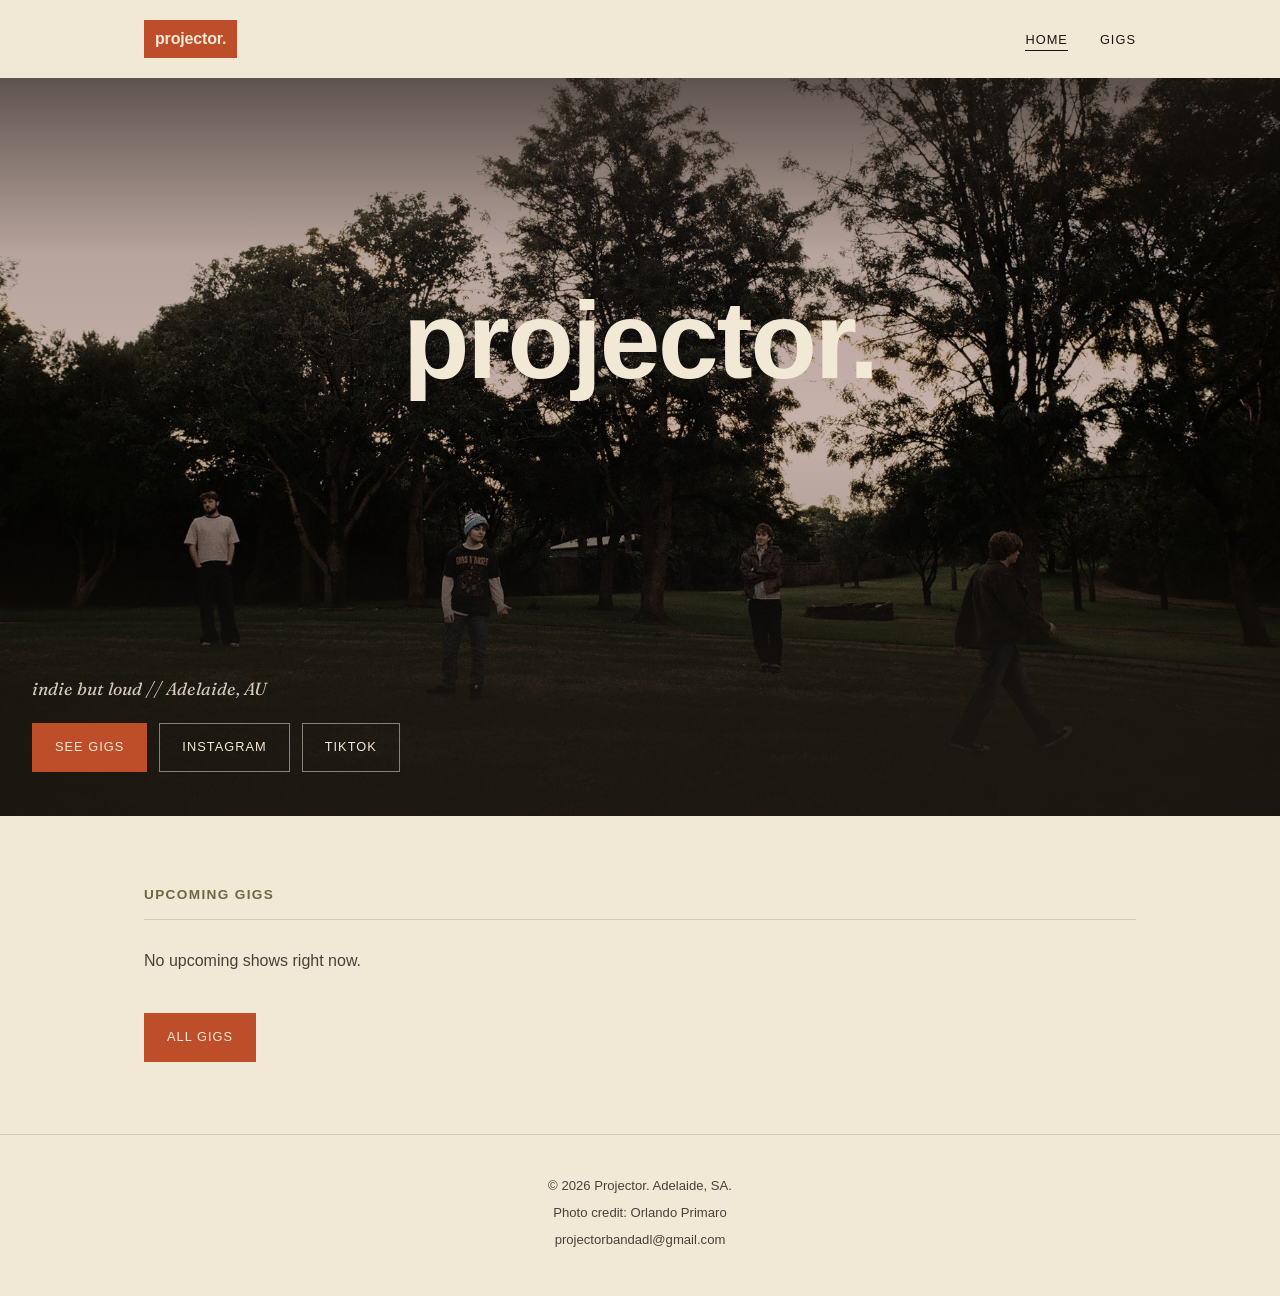
==== index.html @ 31ffd509 "Update photo credit name in footer" ====
<!DOCTYPE html>
<html lang="en">
<head>
  <meta charset="UTF-8" />
  <meta name="viewport" content="width=device-width, initial-scale=1.0" />
  <title>Projector</title>
  <link rel="icon" type="image/x-icon" href="/images/favicon.png">
  <meta name="description" content="Projector - indie rock band from Adelaide, SA." />
  <link rel="stylesheet" href="css/style.css" />
</head>
<body>

  <nav>
    <a href="/" class="nav-logo">projector.</a>
    <ul class="nav-links">
      <li><a href="/" class="active">Home</a></li>
      <li><a href="/gigs">Gigs</a></li>
    </ul>
    <button class="nav-toggle" aria-label="Toggle menu">☰</button>
  </nav>

  <main>
    <section class="hero">
      <div class="hero-photo">
        <img src="images/band-park.jpg" alt="Projector, Adelaide" />

        <div class="hero-content">
          <div class="hero-spacer-top"></div>
          <div class="hero-title">
            <h1>projector.</h1>
          </div>
          <div class="hero-spacer-mid"></div>
          <div class="hero-bottom">
            <p class="tagline">indie but loud // Adelaide, AU</p>
            <div class="hero-links">
              <a href="/gigs" class="btn">See Gigs</a>
              <a href="https://www.instagram.com/projector.band" target="_blank" class="btn btn-outline">Instagram</a>
              <a href="https://tiktok.com/@projector.aus" target="_blank" class="btn btn-outline">TikTok</a>
            </div>
          </div>
        </div>
      </div>
    </section>

    <section class="upcoming-gigs-preview">
      <h2>Upcoming Gigs</h2>
      <div id="gig-preview">
        <p class="loading">Loading gigs...</p>
      </div>
      <a href="/gigs" class="btn">All Gigs</a>
    </section>
  </main>

  <footer>
    <p>© <span id="year">2026</span> Projector. Adelaide, SA.</p>
    <p>Photo credit: <a href="https://www.instagram.com/orlandoprimaro/" target="_blank" rel="noopener noreferrer">Orlando Primaro</a></p>
    <p><a href="mailto:projectorbandadl@gmail.com">projectorbandadl@gmail.com</a></p>
  </footer>

  <script src="js/gigs.js"></script>
  <script src="js/main.js"></script>
</body>
</html>
---- css/style.css ----
/* ==========================================================================
   PROJECTOR — stylesheet (clean)
   --------------------------------------------------------------------------
   Three moves: flat rust logo block, one warm serif used only on the
   tagline + venue names, hairline rules everywhere else. No shadows,
   no texture, no rotation.

   Classes below are matched to the real gigs.js / main.js:
     .gig-card > .gig-date (full formatted date string, one span)
                > .gig-info > .gig-venue-name (venue) + .gig-venue (city/event)
                > .gig-ticket-link (only rendered when a ticketUrl exists)
     empty state: <p class="loading">
     main.js toggles `.open` on .nav-links
   ========================================================================== */

@import url('https://fonts.googleapis.com/css2?family=Fraunces:ital,wght@0,500;1,400&display=swap');

:root {
  --paper:     #F2E8D6;
  --ink:       #1B1611;
  --ink-soft:  #4A4038;
  --rust:      #BE4E29;
  --rust-dark: #973D20;
  --olive:     #6B6845;
  --line:      rgba(27, 22, 17, 0.14);

  --font-mark:   Arial, Helvetica, 'Helvetica Neue', sans-serif;
  --font-accent: 'Fraunces', Georgia, serif;

  --wrap: 1040px;
}

/* ==========================================================================
   Reset + base
   ========================================================================== */

*, *::before, *::after { box-sizing: border-box; }

body {
  margin: 0;
  background: var(--paper);
  color: var(--ink);
  font-family: var(--font-mark);
  font-size: 16px;
  line-height: 1.6;
  -webkit-font-smoothing: antialiased;
}

h1, h2, h3 { margin: 0 0 0.4em; line-height: 1.1; }
p { margin: 0 0 1em; }
a { color: inherit; text-decoration: none; }
img { max-width: 100%; display: block; }
::selection { background: var(--rust); color: var(--paper); }
:focus-visible { outline: 2px solid var(--rust); outline-offset: 3px; }

@media (prefers-reduced-motion: reduce) {
  * { animation-duration: 0.01ms !important; transition-duration: 0.01ms !important; }
}

.wrap { max-width: var(--wrap); margin-inline: auto; padding-inline: 24px; }

/* ==========================================================================
   Nav
   ========================================================================== */

nav {
  display: flex;
  align-items: center;
  justify-content: space-between;
  padding: 20px 24px;
  max-width: var(--wrap);
  margin-inline: auto;
  position: relative;
  z-index: 10;
}

.nav-logo {
  font-family: var(--font-mark);
  font-weight: 700;
  font-size: 1rem;
  letter-spacing: -0.01em;
  color: var(--paper);
  background: var(--rust);
  padding: 6px 11px;
  text-transform: lowercase;
}

.nav-links {
  display: flex;
  gap: 32px;
  list-style: none;
  margin: 0;
  padding: 0;
}

.nav-links a {
  font-size: 0.8rem;
  text-transform: uppercase;
  letter-spacing: 0.08em;
  padding-bottom: 3px;
  border-bottom: 1px solid transparent;
}

.nav-links a:hover,
.nav-links a.active { border-bottom-color: var(--ink); }

.nav-toggle {
  display: none;
  background: none;
  border: 1px solid var(--ink);
  width: 38px;
  height: 38px;
  font-size: 1.1rem;
  cursor: pointer;
  color: var(--ink);
}

@media (max-width: 640px) {
  .nav-toggle { display: block; }

  .nav-links {
    position: absolute;
    top: 100%;
    right: 24px;
    left: 24px;
    flex-direction: column;
    gap: 0;
    background: var(--paper);
    border: 1px solid var(--ink);
    display: none;
  }

  .nav-links.open { display: flex; }
  .nav-links li { border-top: 1px solid var(--line); }
  .nav-links li:first-child { border-top: none; }
  .nav-links a { display: block; padding: 14px 16px; border-bottom: none; }
}

/* ==========================================================================
   Hero
   --------------------------------------------------------------------------
   The photo box holds its own aspect ratio (close to the source image's
   3:2) instead of a fixed viewport-height box. That's what stops the
   ultrawide "stretched and zoomed in" problem — width no longer runs
   away from height. A max-width above tablet size means very wide
   monitors letterbox (ink bars either side) instead of over-cropping.
   On mobile the box stays short and close to the real aspect ratio so
   the sides of the photo don't get cropped off either.
   ========================================================================== */

.hero {
  position: relative;
  background: var(--ink);
}

.hero-photo {
  position: relative;
  width: 100%;
  aspect-ratio: 3 / 2;
  min-height: 260px;
  max-height: 62vh;
  overflow: hidden;
}

@media (min-width: 768px) {
  .hero-photo {
    max-width: 1800px;
    margin-inline: auto;
    min-height: 440px;
    max-height: 82vh;
  }
}

.hero-photo img {
  position: absolute;
  inset: 0;
  z-index: 0;
  width: 100%;
  height: 100%;
  object-fit: cover;
  object-position: center 60%;
  filter: grayscale(0.55) contrast(1.1) brightness(0.85);
}

/* brand-colour tint */
.hero-photo::before {
  content: "";
  position: absolute;
  inset: 0;
  z-index: 1;
  background: var(--rust);
  opacity: 0.22;
  mix-blend-mode: multiply;
}

/* vignette: dark at top (for the wordmark) and bottom (for the tagline/
   buttons), clear through the middle so the band stays visible */
.hero-photo::after {
  content: "";
  position: absolute;
  inset: 0;
  z-index: 2;
  background: linear-gradient(
    180deg,
    rgba(27,22,17,0.62) 0%,
    rgba(27,22,17,0.12) 24%,
    rgba(27,22,17,0.04) 46%,
    rgba(27,22,17,0.14) 62%,
    rgba(27,22,17,0.85) 87%,
    rgba(27,22,17,0.92) 100%
  );
}

.hero-content {
  position: absolute;
  inset: 0;
  z-index: 3;
  display: flex;
  flex-direction: column;
  padding: 20px 20px 26px;
}

@media (min-width: 768px) {
  .hero-content { padding: 32px 32px 44px; }
}

/* spacers control the title's vertical position as a proportion of the
   photo's actual height (not vh, which drifts from the photo's real
   size once min/max-height kick in) — tweak the flex ratio below to
   move the wordmark up/down within the frame */
.hero-spacer-top { flex: 1 1 0%; }
.hero-spacer-mid { flex: 1.6 1 0%; }

.hero-title { text-align: center; flex: 0 0 auto; }

.hero-title h1 {
  font-family: var(--font-mark);
  font-weight: 700;
  text-transform: lowercase;
  letter-spacing: -0.02em;
  color: var(--paper);
  font-size: clamp(3.4rem, 2.4rem + 5.5vw, 7.5rem);
  margin: 0;
}

.hero-bottom { flex: 0 0 auto; max-width: 480px; }

.hero .tagline {
  font-family: var(--font-accent);
  font-style: italic;
  font-weight: 400;
  font-size: 1.1rem;
  color: var(--paper);
  opacity: 0.85;
  margin: 0 0 20px;
}

.hero-links {
  display: flex;
  gap: 12px;
  flex-wrap: wrap;
}

.btn {
  display: inline-block;
  font-family: var(--font-mark);
  font-size: 0.8rem;
  text-transform: uppercase;
  letter-spacing: 0.08em;
  padding: 13px 22px;
  background: var(--rust);
  color: var(--paper);
  border: 1px solid var(--rust);
  transition: background 0.15s ease, border-color 0.15s ease;
}

.btn:hover { background: var(--rust-dark); border-color: var(--rust-dark); }

.btn-outline {
  background: transparent;
  border-color: rgba(242, 232, 214, 0.5);
}

.btn-outline:hover { border-color: var(--paper); background: transparent; }

/* ==========================================================================
   Gigs — plain list. Date, venue, ticket. One hairline rule between rows.
   ========================================================================== */

.upcoming-gigs-preview,
.gigs-section {
  max-width: var(--wrap);
  margin: 0 auto;
  padding: 72px 24px;
}

.upcoming-gigs-preview h2,
.gigs-section h2 {
  font-family: var(--font-mark);
  font-weight: 700;
  font-size: 0.85rem;
  text-transform: uppercase;
  letter-spacing: 0.1em;
  color: var(--olive);
  margin-bottom: 8px;
  padding-bottom: 16px;
  border-bottom: 1px solid var(--line);
}

.gigs-section h2:not(:first-child) { margin-top: 48px; }

#gig-preview, #upcoming-gigs, #past-gigs { margin-bottom: 20px; }

.loading {
  padding: 20px 0;
  color: var(--ink-soft);
}

.gig-card {
  display: flex;
  align-items: center;
  gap: 20px;
  padding: 18px 0;
  border-bottom: 1px solid var(--line);
}

.gig-date {
  flex: 0 0 auto;
  min-width: 118px;
  font-family: var(--font-mark);
  font-weight: 700;
  font-size: 0.78rem;
  text-transform: uppercase;
  letter-spacing: 0.04em;
  color: var(--rust);
}

.gig-info { flex: 1; min-width: 0; }

.gig-venue-name {
  font-family: var(--font-accent);
  font-weight: 500;
  font-size: 1.1rem;
}

.gig-venue { font-size: 0.84rem; color: var(--ink-soft); margin-top: 2px; }

.gig-ticket-link {
  flex-shrink: 0;
  font-size: 0.75rem;
  text-transform: uppercase;
  letter-spacing: 0.06em;
  border-bottom: 1px solid var(--ink);
  padding-bottom: 2px;
}

.gig-ticket-link:hover { color: var(--rust); border-color: var(--rust); }

#past-gigs .gig-card { opacity: 0.55; }

@media (max-width: 560px) {
  .gig-card { flex-wrap: wrap; }
  .gig-date { min-width: 0; }
}

.page-header {
  max-width: var(--wrap);
  margin: 0 auto;
  padding: 56px 24px 0;
}

.page-header h1 {
  font-family: var(--font-mark);
  text-transform: lowercase;
  font-size: clamp(2rem, 1.6rem + 2vw, 2.8rem);
}

/* ==========================================================================
   Footer
   ========================================================================== */

footer {
  padding: 40px 24px;
  text-align: center;
  border-top: 1px solid var(--line);
}

footer p { margin: 0 0 6px; font-size: 0.82rem; color: var(--ink-soft); }
footer a:hover { color: var(--rust); }
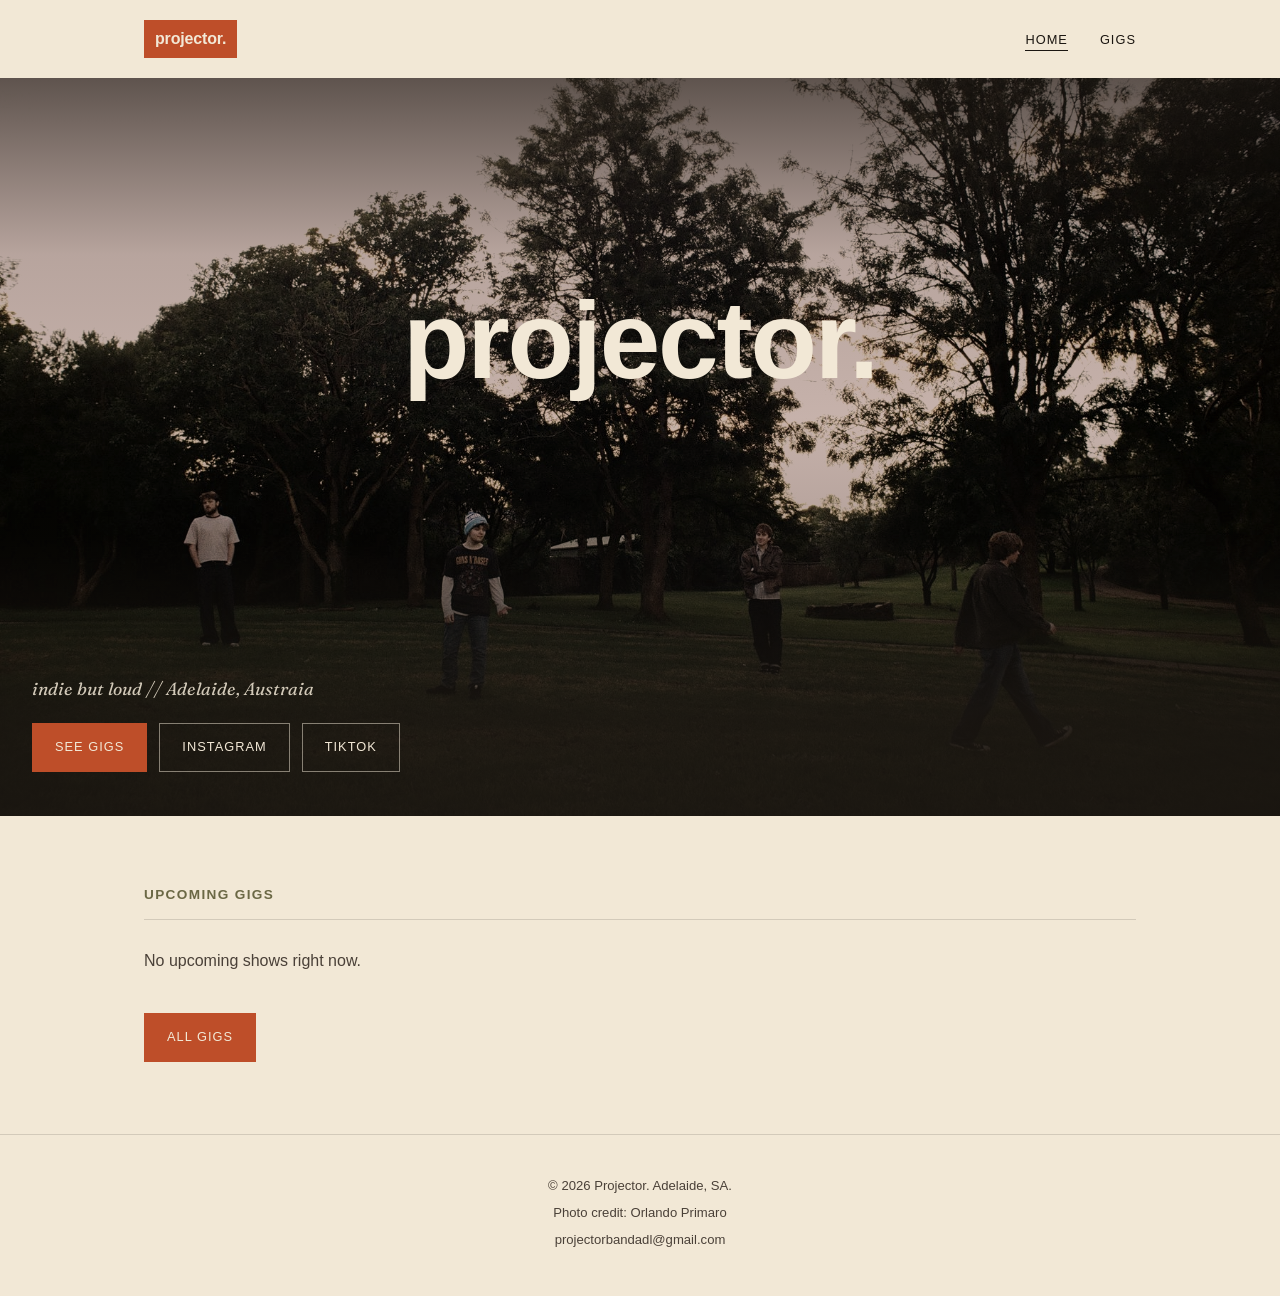
==== commit 2514533f: "Fix spelling error in tagline Corrected the spelling of 'Australia' in the tagline." ====
--- a/index.html
+++ b/index.html
@@ -22,7 +22,7 @@
   <main>
     <section class="hero">
       <div class="hero-photo">
-        <img src="images/band-park.jpg" alt="Projector, Adelaide" />
+        <img src="images/band-park.jpg" alt="Projector" />
 
         <div class="hero-content">
           <div class="hero-spacer-top"></div>
@@ -31,7 +31,7 @@
           </div>
           <div class="hero-spacer-mid"></div>
           <div class="hero-bottom">
-            <p class="tagline">indie but loud // Adelaide, AU</p>
+            <p class="tagline">indie but loud // Adelaide, Austraia</p>
             <div class="hero-links">
               <a href="/gigs" class="btn">See Gigs</a>
               <a href="https://www.instagram.com/projector.band" target="_blank" class="btn btn-outline">Instagram</a>
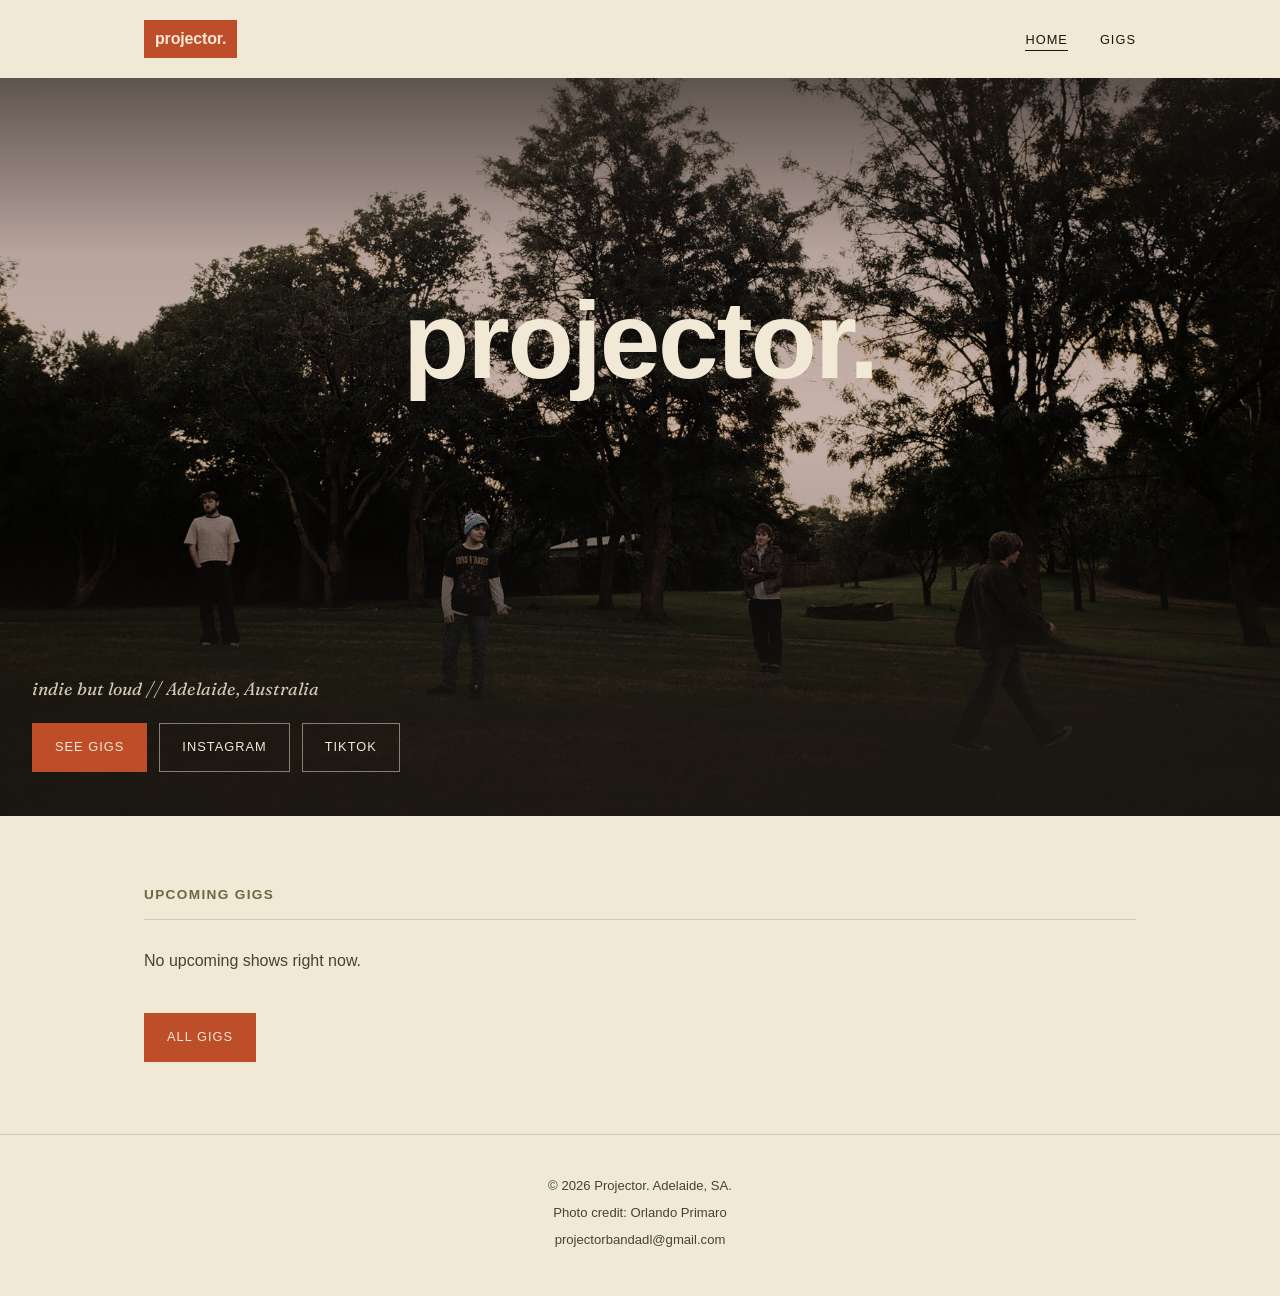
==== commit ea7b217c: "Fix typo in tagline from 'Austraia' to 'Australia'" ====
--- a/index.html
+++ b/index.html
@@ -31,7 +31,7 @@
           </div>
           <div class="hero-spacer-mid"></div>
           <div class="hero-bottom">
-            <p class="tagline">indie but loud // Adelaide, Austraia</p>
+            <p class="tagline">indie but loud // Adelaide, Australia</p>
             <div class="hero-links">
               <a href="/gigs" class="btn">See Gigs</a>
               <a href="https://www.instagram.com/projector.band" target="_blank" class="btn btn-outline">Instagram</a>
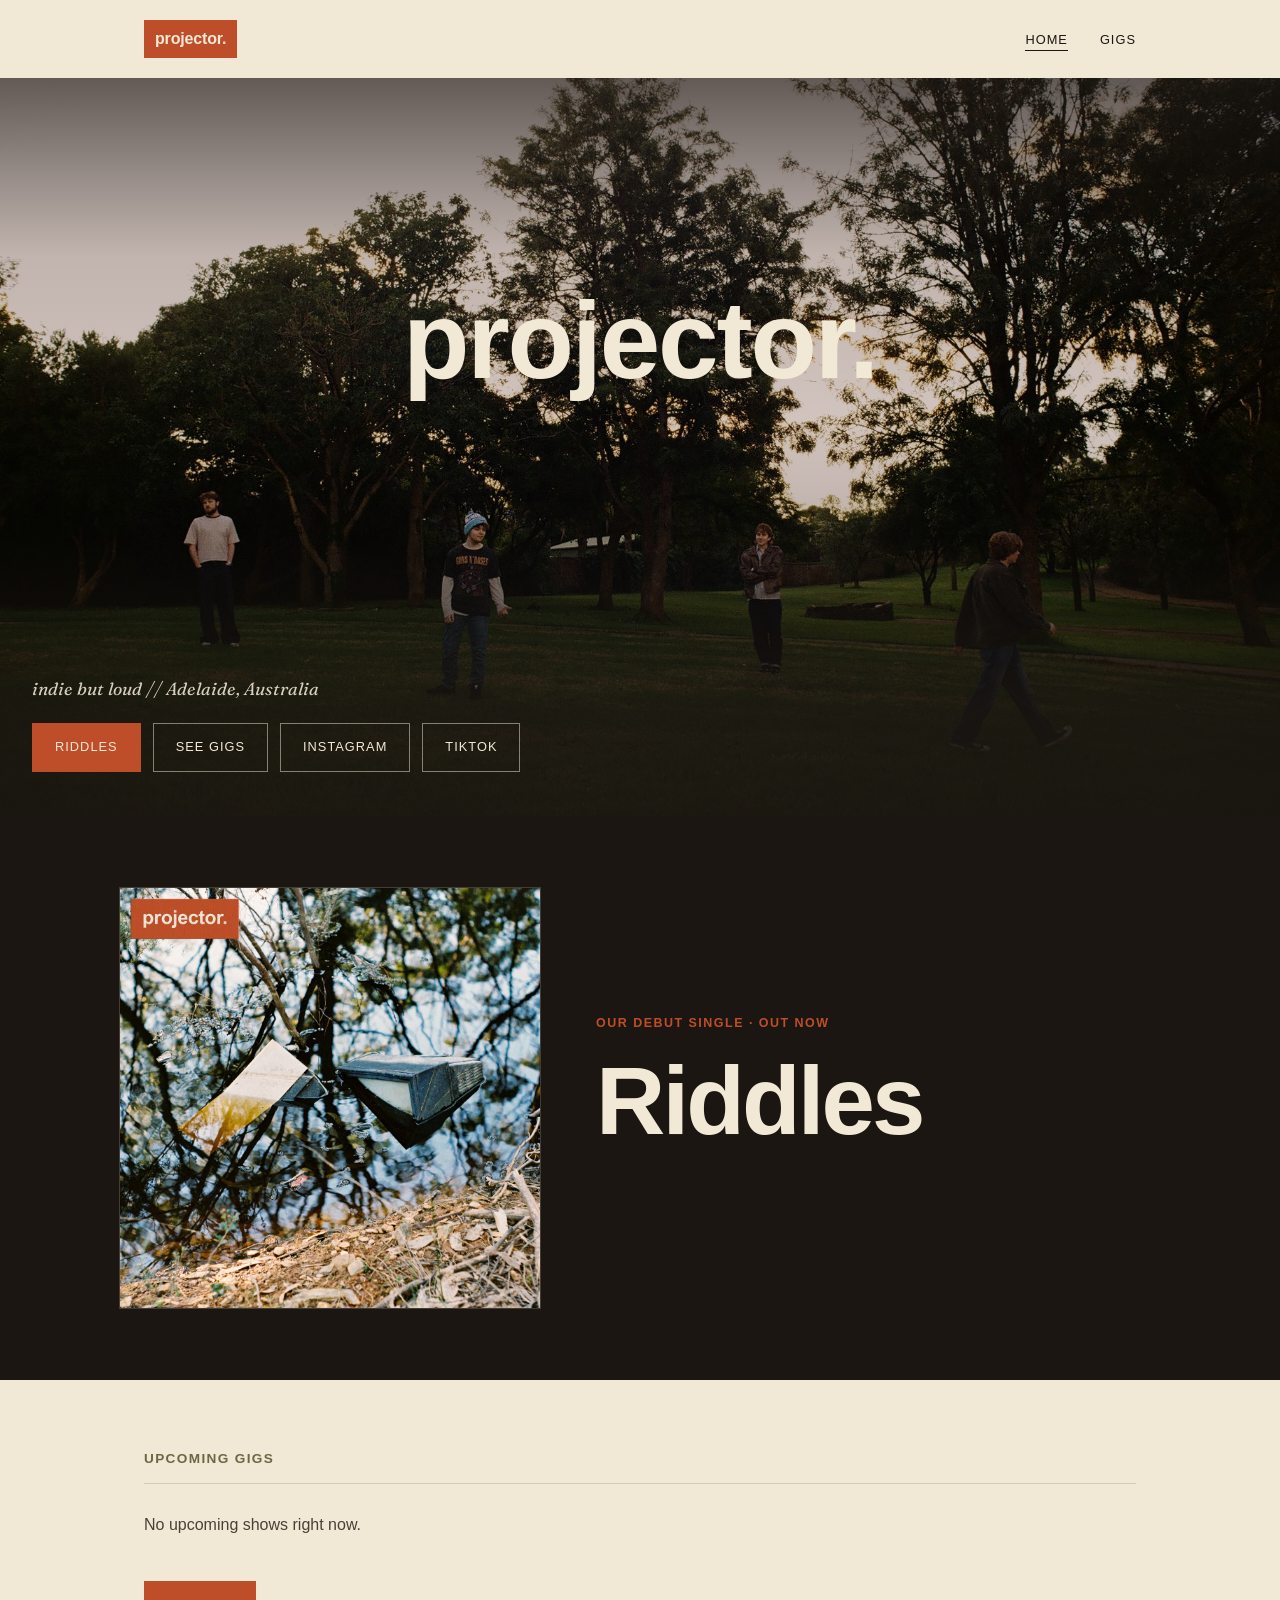
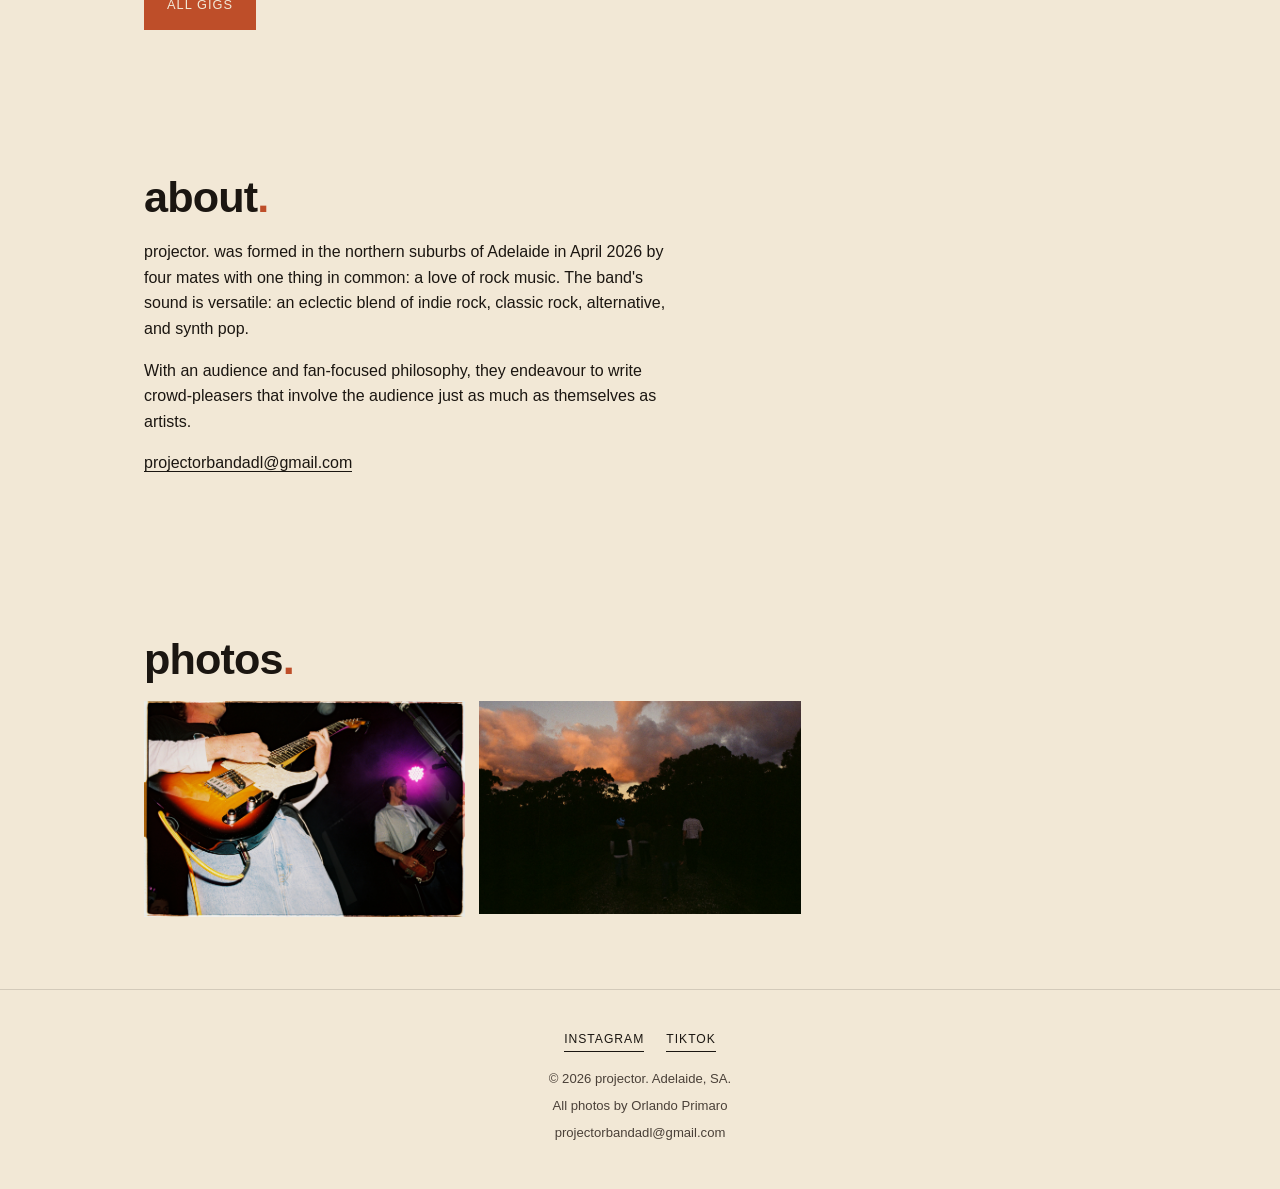
==== commit d1890367: "overhaul" ====
--- a/index.html
+++ b/index.html
@@ -2,11 +2,18 @@
 <html lang="en">
 <head>
   <meta charset="UTF-8" />
+  <meta name="theme-color" content="#14100c" />
   <meta name="viewport" content="width=device-width, initial-scale=1.0" />
-  <title>Projector</title>
+  <title>projector. | indie but loud, Adelaide</title>
   <link rel="icon" type="image/x-icon" href="/images/favicon.png">
-  <meta name="description" content="Projector - indie rock band from Adelaide, SA." />
-  <link rel="stylesheet" href="css/style.css" />
+  <meta name="description" content="projector. are an indie band from Adelaide, SA. Debut single Riddles out 23 October 2026." />
+  <meta property="og:type" content="website" />
+  <meta property="og:title" content="projector." />
+  <meta property="og:description" content="indie but loud // Adelaide. Debut single Riddles out 23 October." />
+  <meta property="og:image" content="https://projector.band/images/og-image.jpg" />
+  <meta property="og:url" content="https://projector.band/" />
+  <meta name="twitter:card" content="summary_large_image" />
+  <link rel="stylesheet" href="css/style.css?v=1" />
 </head>
 <body>
 
@@ -22,42 +29,90 @@
   <main>
     <section class="hero">
       <div class="hero-photo">
-        <img src="images/band-park.jpg" alt="Projector" />
-
+        <img src="images/band-park.jpg" alt="projector. standing in a park at dusk" />
         <div class="hero-content">
           <div class="hero-spacer-top"></div>
-          <div class="hero-title">
-            <h1>projector.</h1>
-          </div>
+          <div class="hero-title"><h1>projector.</h1></div>
           <div class="hero-spacer-mid"></div>
           <div class="hero-bottom">
             <p class="tagline">indie but loud // Adelaide, Australia</p>
             <div class="hero-links">
-              <a href="/gigs" class="btn">See Gigs</a>
-              <a href="https://www.instagram.com/projector.band" target="_blank" class="btn btn-outline">Instagram</a>
-              <a href="https://tiktok.com/@projector.aus" target="_blank" class="btn btn-outline">TikTok</a>
+              <a data-riddles-btn="hero" class="btn" href="#riddles">Riddles</a>
+              <a href="/gigs" class="btn btn-outline">See Gigs</a>
+              <a href="https://www.instagram.com/projector.band" target="_blank" rel="noopener" class="btn btn-outline">Instagram</a>
+              <a href="https://tiktok.com/@projector.aus" target="_blank" rel="noopener" class="btn btn-outline">TikTok</a>
             </div>
           </div>
         </div>
       </div>
     </section>
 
-    <section class="upcoming-gigs-preview">
-      <h2>Upcoming Gigs</h2>
-      <div id="gig-preview">
-        <p class="loading">Loading gigs...</p>
+    <!-- RIDDLES: the button and date update themselves from the sheet -->
+    <section class="riddles" id="riddles">
+      <div class="riddles-inner">
+        <div class="riddles-cover">
+          <img src="images/riddles-cover.jpg" alt="Riddles cover art: two abandoned projectors floating in still water" />
+        </div>
+        <div class="riddles-text">
+          <p class="eyebrow" id="riddles-eyebrow">our debut single</p>
+          <h2 class="riddles-title">Riddles</h2>
+          <a data-riddles-btn="block" class="btn btn-big" hidden>Pre-save Riddles</a>
+          <p id="riddles-soon" class="soon" hidden>pre-save link coming soon</p>
+        </div>
       </div>
+    </section>
+
+    <section class="section">
+      <h2 class="eyebrow-h">Upcoming gigs</h2>
+      <div id="gig-preview"><p class="loading">Loading gigs...</p></div>
       <a href="/gigs" class="btn">All Gigs</a>
+    </section>
+
+    <section class="section about" id="about">
+      <div class="about-grid">
+        <img id="about-photo" class="about-photo" alt="projector." hidden />
+        <div>
+          <h2 class="section-title">about</h2>
+          <!-- Swap this for the bio from the EPK whenever you like -->
+          <p>projector. was formed in the northern suburbs of Adelaide in April 2026 by four mates with one thing in common: a love of rock music. The band's sound is versatile: an eclectic blend of indie rock, classic rock, alternative, and synth pop.</p>
+          <p>With an audience and fan-focused philosophy, they endeavour to write crowd-pleasers that involve the audience just as much as themselves as artists.</p>
+          <p><a class="text-link" href="mailto:projectorbandadl@gmail.com">projectorbandadl@gmail.com</a></p>
+        </div>
+      </div>
+    </section>
+
+    <!-- hidden until you add your Buttondown username in js/config.js -->
+    <section class="signup" id="signup">
+      <div class="signup-inner">
+        <h2 class="section-title">stay in the loop</h2>
+        <p>New music and shows, a few emails a year. No spam.</p>
+        <form id="signup-form" method="post" class="signup-form">
+          <label class="sr-only" for="signup-email">Email address</label>
+          <input id="signup-email" type="email" name="email" placeholder="you@email.com" required />
+          <button type="submit" class="btn">Sign up</button>
+        </form>
+      </div>
+    </section>
+
+    <section class="section" id="photos">
+      <h2 class="section-title">photos</h2>
+      <div id="gallery-grid" class="gallery"></div>
     </section>
   </main>
 
   <footer>
-    <p>© <span id="year">2026</span> Projector. Adelaide, SA.</p>
-    <p>Photo credit: <a href="https://www.instagram.com/orlandoprimaro/" target="_blank" rel="noopener noreferrer">Orlando Primaro</a></p>
+    <p class="socials">
+      <a href="https://www.instagram.com/projector.band" target="_blank" rel="noopener">Instagram</a>
+      <a href="https://tiktok.com/@projector.aus" target="_blank" rel="noopener">TikTok</a>
+      <a id="footer-spotify" href="#" target="_blank" rel="noopener" hidden>Spotify</a>
+    </p>
+    <p>© <span id="year">2026</span> projector. Adelaide, SA.</p>
+    <p>All photos by <a href="https://www.instagram.com/orlandoprimaro/" target="_blank" rel="noopener noreferrer">Orlando Primaro</a></p>
     <p><a href="mailto:projectorbandadl@gmail.com">projectorbandadl@gmail.com</a></p>
   </footer>
 
-  <script src="js/gigs.js"></script>
-  <script src="js/main.js"></script>
+  <script src="js/config.js?v=1"></script>
+  <script src="js/main.js?v=1"></script>
+  <script src="js/gigs.js?v=1"></script>
 </body>
 </html>
--- a/css/style.css
+++ b/css/style.css
@@ -1,44 +1,32 @@
 /* ==========================================================================
-   PROJECTOR — stylesheet (clean)
-   --------------------------------------------------------------------------
-   Three moves: flat rust logo block, one warm serif used only on the
-   tagline + venue names, hairline rules everywhere else. No shadows,
-   no texture, no rotation.
-
-   Classes below are matched to the real gigs.js / main.js:
-     .gig-card > .gig-date (full formatted date string, one span)
-                > .gig-info > .gig-venue-name (venue) + .gig-venue (city/event)
-                > .gig-ticket-link (only rendered when a ticketUrl exists)
-     empty state: <p class="loading">
-     main.js toggles `.open` on .nav-links
+   projector. stylesheet
+   Light and warm: flat cream paper, flat rust badge, the full stop from the
+   name as a motif.
    ========================================================================== */
 
 @import url('https://fonts.googleapis.com/css2?family=Fraunces:ital,wght@0,500;1,400&display=swap');
 
 :root {
-  --paper:     #F2E8D6;
-  --ink:       #1B1611;
-  --ink-soft:  #4A4038;
-  --rust:      #BE4E29;
+  --paper: #F2E8D6;
+  --ink: #1B1611;
+  --ink-soft: #4A4038;
+  --rust: #BE4E29;
   --rust-dark: #973D20;
-  --olive:     #6B6845;
-  --line:      rgba(27, 22, 17, 0.14);
-
-  --font-mark:   Arial, Helvetica, 'Helvetica Neue', sans-serif;
+  --olive: #6B6845;
+  --line: rgba(27, 22, 17, 0.14);
+  --font-mark: Arial, Helvetica, 'Helvetica Neue', sans-serif;
   --font-accent: 'Fraunces', Georgia, serif;
-
   --wrap: 1040px;
 }
 
-/* ==========================================================================
-   Reset + base
-   ========================================================================== */
+*, *::before, *::after { box-sizing: border-box; }
 
-*, *::before, *::after { box-sizing: border-box; }
+html { min-height: 100%; scroll-behavior: smooth; background: var(--paper); }
 
 body {
   margin: 0;
-  background: var(--paper);
+  background: transparent;
+  position: relative;
   color: var(--ink);
   font-family: var(--font-mark);
   font-size: 16px;
@@ -50,340 +38,116 @@
 p { margin: 0 0 1em; }
 a { color: inherit; text-decoration: none; }
 img { max-width: 100%; display: block; }
+[hidden] { display: none !important; }
 ::selection { background: var(--rust); color: var(--paper); }
 :focus-visible { outline: 2px solid var(--rust); outline-offset: 3px; }
+.sr-only { position: absolute; width: 1px; height: 1px; overflow: hidden; clip: rect(0 0 0 0); white-space: nowrap; }
+@media (prefers-reduced-motion: reduce) { * { animation-duration: 0.01ms !important; transition-duration: 0.01ms !important; scroll-behavior: auto !important; } }
 
-@media (prefers-reduced-motion: reduce) {
-  * { animation-duration: 0.01ms !important; transition-duration: 0.01ms !important; }
-}
-
-.wrap { max-width: var(--wrap); margin-inline: auto; padding-inline: 24px; }
-
-/* ==========================================================================
-   Nav
-   ========================================================================== */
-
-nav {
-  display: flex;
-  align-items: center;
-  justify-content: space-between;
-  padding: 20px 24px;
-  max-width: var(--wrap);
-  margin-inline: auto;
-  position: relative;
-  z-index: 10;
-}
-
-.nav-logo {
-  font-family: var(--font-mark);
-  font-weight: 700;
-  font-size: 1rem;
-  letter-spacing: -0.01em;
-  color: var(--paper);
-  background: var(--rust);
-  padding: 6px 11px;
-  text-transform: lowercase;
-}
-
-.nav-links {
-  display: flex;
-  gap: 32px;
-  list-style: none;
-  margin: 0;
-  padding: 0;
-}
-
-.nav-links a {
-  font-size: 0.8rem;
-  text-transform: uppercase;
-  letter-spacing: 0.08em;
-  padding-bottom: 3px;
-  border-bottom: 1px solid transparent;
-}
-
-.nav-links a:hover,
-.nav-links a.active { border-bottom-color: var(--ink); }
-
-.nav-toggle {
-  display: none;
-  background: none;
-  border: 1px solid var(--ink);
-  width: 38px;
-  height: 38px;
-  font-size: 1.1rem;
-  cursor: pointer;
-  color: var(--ink);
-}
-
+/* ---------- Nav ---------- */
+nav { display: flex; align-items: center; justify-content: space-between; padding: 20px 24px; max-width: var(--wrap); margin-inline: auto; position: relative; z-index: 10; }
+.nav-logo { font-weight: 700; font-size: 1rem; letter-spacing: -0.01em; color: var(--paper); background: var(--rust); padding: 6px 11px; text-transform: lowercase; }
+.nav-links { display: flex; gap: 32px; list-style: none; margin: 0; padding: 0; }
+.nav-links a { font-size: 0.8rem; text-transform: uppercase; letter-spacing: 0.08em; padding-bottom: 3px; border-bottom: 1px solid transparent; }
+.nav-links a:hover, .nav-links a.active { border-bottom-color: var(--ink); }
+.nav-toggle { display: none; background: none; border: 1px solid var(--ink); width: 38px; height: 38px; font-size: 1.1rem; cursor: pointer; color: var(--ink); }
 @media (max-width: 640px) {
   .nav-toggle { display: block; }
-
-  .nav-links {
-    position: absolute;
-    top: 100%;
-    right: 24px;
-    left: 24px;
-    flex-direction: column;
-    gap: 0;
-    background: var(--paper);
-    border: 1px solid var(--ink);
-    display: none;
-  }
-
+  .nav-links { position: absolute; top: 100%; right: 24px; left: 24px; flex-direction: column; gap: 0; background: var(--paper); border: 1px solid var(--ink); display: none; }
   .nav-links.open { display: flex; }
   .nav-links li { border-top: 1px solid var(--line); }
   .nav-links li:first-child { border-top: none; }
   .nav-links a { display: block; padding: 14px 16px; border-bottom: none; }
 }
 
-/* ==========================================================================
-   Hero
-   --------------------------------------------------------------------------
-   The photo box holds its own aspect ratio (close to the source image's
-   3:2) instead of a fixed viewport-height box. That's what stops the
-   ultrawide "stretched and zoomed in" problem — width no longer runs
-   away from height. A max-width above tablet size means very wide
-   monitors letterbox (ink bars either side) instead of over-cropping.
-   On mobile the box stays short and close to the real aspect ratio so
-   the sides of the photo don't get cropped off either.
-   ========================================================================== */
-
-.hero {
-  position: relative;
-  background: var(--ink);
-}
-
-.hero-photo {
-  position: relative;
-  width: 100%;
-  aspect-ratio: 3 / 2;
-  min-height: 260px;
-  max-height: 62vh;
-  overflow: hidden;
-}
-
-@media (min-width: 768px) {
-  .hero-photo {
-    max-width: 1800px;
-    margin-inline: auto;
-    min-height: 440px;
-    max-height: 82vh;
-  }
-}
-
-.hero-photo img {
-  position: absolute;
-  inset: 0;
-  z-index: 0;
-  width: 100%;
-  height: 100%;
-  object-fit: cover;
-  object-position: center 60%;
-  filter: grayscale(0.55) contrast(1.1) brightness(0.85);
-}
-
-/* brand-colour tint */
-.hero-photo::before {
-  content: "";
-  position: absolute;
-  inset: 0;
-  z-index: 1;
-  background: var(--rust);
-  opacity: 0.22;
-  mix-blend-mode: multiply;
-}
-
-/* vignette: dark at top (for the wordmark) and bottom (for the tagline/
-   buttons), clear through the middle so the band stays visible */
-.hero-photo::after {
-  content: "";
-  position: absolute;
-  inset: 0;
-  z-index: 2;
-  background: linear-gradient(
-    180deg,
-    rgba(27,22,17,0.62) 0%,
-    rgba(27,22,17,0.12) 24%,
-    rgba(27,22,17,0.04) 46%,
-    rgba(27,22,17,0.14) 62%,
-    rgba(27,22,17,0.85) 87%,
-    rgba(27,22,17,0.92) 100%
-  );
-}
-
-.hero-content {
-  position: absolute;
-  inset: 0;
-  z-index: 3;
-  display: flex;
-  flex-direction: column;
-  padding: 20px 20px 26px;
-}
-
-@media (min-width: 768px) {
-  .hero-content { padding: 32px 32px 44px; }
-}
-
-/* spacers control the title's vertical position as a proportion of the
-   photo's actual height (not vh, which drifts from the photo's real
-   size once min/max-height kick in) — tweak the flex ratio below to
-   move the wordmark up/down within the frame */
+/* ---------- Hero ---------- */
+.hero { position: relative; background: var(--ink); }
+.hero-photo { position: relative; width: 100%; aspect-ratio: 3 / 2; min-height: 260px; max-height: 62vh; overflow: hidden; }
+@media (min-width: 768px) { .hero-photo { max-width: 1800px; margin-inline: auto; min-height: 440px; max-height: 82vh; } }
+.hero-photo img { position: absolute; inset: 0; z-index: 0; width: 100%; height: 100%; object-fit: cover; object-position: center 60%; filter: saturate(0.85) contrast(1.08) brightness(0.88); }
+.hero-photo::before { content: ""; position: absolute; inset: 0; z-index: 1; background: var(--rust); opacity: 0.14; mix-blend-mode: multiply; }
+.hero-content { position: absolute; inset: 0; z-index: 3; display: flex; flex-direction: column; padding: 20px 20px 26px; }
+.hero-content::before { content: ""; position: absolute; inset: 0; z-index: -1; background: linear-gradient(180deg, rgba(27,22,17,.62) 0%, rgba(27,22,17,.12) 24%, rgba(27,22,17,.04) 46%, rgba(27,22,17,.14) 62%, rgba(27,22,17,.85) 87%, rgba(27,22,17,.92) 100%); }
+@media (min-width: 768px) { .hero-content { padding: 32px 32px 44px; } }
 .hero-spacer-top { flex: 1 1 0%; }
 .hero-spacer-mid { flex: 1.6 1 0%; }
+.hero-title { text-align: center; flex: 0 0 auto; }
+.hero-title h1 { font-weight: 700; text-transform: lowercase; letter-spacing: -0.02em; color: var(--paper); font-size: clamp(3.4rem, 2.4rem + 5.5vw, 7.5rem); margin: 0; }
+.hero-bottom { flex: 0 0 auto; max-width: 680px; }
+.hero .tagline { font-family: var(--font-accent); font-style: italic; font-size: 1.1rem; color: var(--paper); opacity: 0.88; margin: 0 0 20px; }
+.hero-links { display: flex; gap: 12px; flex-wrap: wrap; }
 
-.hero-title { text-align: center; flex: 0 0 auto; }
+.btn { display: inline-block; font-family: var(--font-mark); font-size: 0.8rem; text-transform: uppercase; letter-spacing: 0.08em; padding: 13px 22px; background: var(--rust); color: var(--paper); border: 1px solid var(--rust); cursor: pointer; transition: background .15s ease, border-color .15s ease; }
+.btn:hover { background: var(--rust-dark); border-color: var(--rust-dark); }
+.btn-outline { background: transparent; border-color: rgba(242,232,214,.5); }
+.btn-outline:hover { border-color: var(--paper); background: transparent; }
+.btn-big { font-size: 0.95rem; padding: 17px 30px; }
 
-.hero-title h1 {
-  font-family: var(--font-mark);
-  font-weight: 700;
-  text-transform: lowercase;
-  letter-spacing: -0.02em;
-  color: var(--paper);
-  font-size: clamp(3.4rem, 2.4rem + 5.5vw, 7.5rem);
-  margin: 0;
-}
+/* shorter hero used on the gigs page */
+.hero-short .hero-photo { aspect-ratio: 16 / 6; min-height: 220px; max-height: 46vh; }
+@media (min-width: 768px) { .hero-short .hero-photo { min-height: 280px; max-height: 50vh; } }
+.hero-short .hero-content { justify-content: center; }
+.hero-short .hero-title h1 { font-size: clamp(3rem, 2rem + 5vw, 6.5rem); }
 
-.hero-bottom { flex: 0 0 auto; max-width: 480px; }
+/* ---------- Riddles ---------- */
+.riddles { background: var(--ink); color: var(--paper); padding: 72px 24px; }
+.riddles-inner { max-width: var(--wrap); margin: 0 auto; display: grid; grid-template-columns: minmax(0, 420px) 1fr; gap: 56px; align-items: center; }
+.riddles-cover { box-shadow: 0 0 0 1px rgba(242,232,214,.18); }
+.riddles-cover img { width: 100%; aspect-ratio: 1; object-fit: cover; }
+.eyebrow { font-size: 0.78rem; text-transform: uppercase; letter-spacing: 0.12em; color: var(--rust); font-weight: 700; margin-bottom: 14px; }
+.riddles-title { font-weight: 700; letter-spacing: -0.03em; font-size: clamp(3rem, 2rem + 5vw, 6rem); margin: 0 0 28px; }
+.soon { font-family: var(--font-accent); font-style: italic; opacity: .75; margin: 0; }
+@media (max-width: 760px) { .riddles-inner { grid-template-columns: 1fr; gap: 32px; } .riddles { padding: 48px 24px; } }
 
-.hero .tagline {
-  font-family: var(--font-accent);
-  font-style: italic;
-  font-weight: 400;
-  font-size: 1.1rem;
-  color: var(--paper);
-  opacity: 0.85;
-  margin: 0 0 20px;
-}
+/* ---------- Sections ---------- */
+.section { max-width: var(--wrap); margin: 0 auto; padding: 72px 24px; }
+.eyebrow-h { font-weight: 700; font-size: 0.85rem; text-transform: uppercase; letter-spacing: 0.1em; color: var(--olive); margin-bottom: 8px; padding-bottom: 16px; border-bottom: 1px solid var(--line); }
+.eyebrow-h.later { margin-top: 56px; }
+.section-title { font-weight: 700; text-transform: lowercase; letter-spacing: -0.02em; font-size: clamp(1.9rem, 1.5rem + 1.8vw, 2.7rem); margin-bottom: 18px; }
+.section-title::after { content: "."; color: var(--rust); }
+.loading { padding: 20px 0; color: var(--ink-soft); }
+.text-link { border-bottom: 1px solid var(--ink); }
+.text-link:hover { color: var(--rust); border-color: var(--rust); }
 
-.hero-links {
-  display: flex;
-  gap: 12px;
-  flex-wrap: wrap;
-}
+/* ---------- Gigs ---------- */
+#gig-preview, #upcoming-gigs, #past-gigs { margin-bottom: 24px; }
+.gig-card { display: flex; align-items: center; gap: 20px; padding: 18px 0; border-bottom: 1px solid var(--line); }
+.gig-date { flex: 0 0 auto; min-width: 118px; font-weight: 700; font-size: 0.78rem; text-transform: uppercase; letter-spacing: 0.04em; color: var(--rust); line-height: 1.35; }
+.gig-date small { display: block; font-size: 0.7rem; opacity: .7; }
+.gig-info { flex: 1; min-width: 0; }
+.gig-venue-name { font-family: var(--font-accent); font-weight: 500; font-size: 1.15rem; }
+.gig-venue { font-size: 0.86rem; color: var(--ink-soft); margin-top: 2px; }
+.gig-actions { display: flex; align-items: center; gap: 14px; flex-shrink: 0; flex-wrap: wrap; }
+.gig-ticket-link { font-size: 0.75rem; text-transform: uppercase; letter-spacing: 0.06em; border-bottom: 1px solid var(--ink); padding-bottom: 2px; }
+.gig-ticket-link:hover { color: var(--rust); border-color: var(--rust); }
+.badge { font-size: 0.68rem; font-weight: 700; text-transform: uppercase; letter-spacing: 0.08em; padding: 4px 9px; border: 1px solid var(--rust); color: var(--rust); }
+.badge-free { background: var(--rust); color: var(--paper); }
+#past-gigs .gig-card { opacity: 0.55; }
+@media (max-width: 560px) { .gig-card { flex-wrap: wrap; gap: 8px 16px; } .gig-date { min-width: 0; } .gig-info { flex-basis: 60%; } }
 
-.btn {
-  display: inline-block;
-  font-family: var(--font-mark);
-  font-size: 0.8rem;
-  text-transform: uppercase;
-  letter-spacing: 0.08em;
-  padding: 13px 22px;
-  background: var(--rust);
-  color: var(--paper);
-  border: 1px solid var(--rust);
-  transition: background 0.15s ease, border-color 0.15s ease;
-}
 
-.btn:hover { background: var(--rust-dark); border-color: var(--rust-dark); }
+/* ---------- About ---------- */
+.about-grid { display: grid; gap: 40px; align-items: start; }
+.about-grid:has(.about-photo:not([hidden])) { grid-template-columns: minmax(0, 380px) 1fr; }
+.about-photo { width: 100%; filter: saturate(.9) contrast(1.05); }
+.about p { max-width: 60ch; }
+@media (max-width: 760px) { .about-grid:has(.about-photo:not([hidden])) { grid-template-columns: 1fr; } }
 
-.btn-outline {
-  background: transparent;
-  border-color: rgba(242, 232, 214, 0.5);
-}
+/* ---------- Photos ---------- */
+.gallery { display: grid; grid-template-columns: repeat(3, 1fr); gap: 14px; align-items: start; }
+.gallery figure { margin: 0; }
+.gallery img { width: 100%; height: auto; display: block; }
+@media (max-width: 700px) { .gallery { grid-template-columns: 1fr; gap: 12px; } }
 
-.btn-outline:hover { border-color: var(--paper); background: transparent; }
+/* ---------- Signup ---------- */
+.signup { background: rgba(190, 78, 41, 0.1); border-block: 1px solid var(--line); padding: 64px 24px; }
+.signup-inner { max-width: 560px; margin: 0 auto; text-align: center; }
+.signup-form { display: flex; gap: 10px; justify-content: center; flex-wrap: wrap; }
+.signup-form input { flex: 1 1 240px; padding: 13px 14px; font: inherit; border: 1px solid var(--ink); background: var(--paper); color: var(--ink); border-radius: 0; }
 
-/* ==========================================================================
-   Gigs — plain list. Date, venue, ticket. One hairline rule between rows.
-   ========================================================================== */
-
-.upcoming-gigs-preview,
-.gigs-section {
-  max-width: var(--wrap);
-  margin: 0 auto;
-  padding: 72px 24px;
-}
-
-.upcoming-gigs-preview h2,
-.gigs-section h2 {
-  font-family: var(--font-mark);
-  font-weight: 700;
-  font-size: 0.85rem;
-  text-transform: uppercase;
-  letter-spacing: 0.1em;
-  color: var(--olive);
-  margin-bottom: 8px;
-  padding-bottom: 16px;
-  border-bottom: 1px solid var(--line);
-}
-
-.gigs-section h2:not(:first-child) { margin-top: 48px; }
-
-#gig-preview, #upcoming-gigs, #past-gigs { margin-bottom: 20px; }
-
-.loading {
-  padding: 20px 0;
-  color: var(--ink-soft);
-}
-
-.gig-card {
-  display: flex;
-  align-items: center;
-  gap: 20px;
-  padding: 18px 0;
-  border-bottom: 1px solid var(--line);
-}
-
-.gig-date {
-  flex: 0 0 auto;
-  min-width: 118px;
-  font-family: var(--font-mark);
-  font-weight: 700;
-  font-size: 0.78rem;
-  text-transform: uppercase;
-  letter-spacing: 0.04em;
-  color: var(--rust);
-}
-
-.gig-info { flex: 1; min-width: 0; }
-
-.gig-venue-name {
-  font-family: var(--font-accent);
-  font-weight: 500;
-  font-size: 1.1rem;
-}
-
-.gig-venue { font-size: 0.84rem; color: var(--ink-soft); margin-top: 2px; }
-
-.gig-ticket-link {
-  flex-shrink: 0;
-  font-size: 0.75rem;
-  text-transform: uppercase;
-  letter-spacing: 0.06em;
-  border-bottom: 1px solid var(--ink);
-  padding-bottom: 2px;
-}
-
-.gig-ticket-link:hover { color: var(--rust); border-color: var(--rust); }
-
-#past-gigs .gig-card { opacity: 0.55; }
-
-@media (max-width: 560px) {
-  .gig-card { flex-wrap: wrap; }
-  .gig-date { min-width: 0; }
-}
-
-.page-header {
-  max-width: var(--wrap);
-  margin: 0 auto;
-  padding: 56px 24px 0;
-}
-
-.page-header h1 {
-  font-family: var(--font-mark);
-  text-transform: lowercase;
-  font-size: clamp(2rem, 1.6rem + 2vw, 2.8rem);
-}
-
-/* ==========================================================================
-   Footer
-   ========================================================================== */
-
-footer {
-  padding: 40px 24px;
-  text-align: center;
-  border-top: 1px solid var(--line);
-}
-
+/* ---------- Footer ---------- */
+footer { padding: 40px 24px; text-align: center; border-top: 1px solid var(--line); }
 footer p { margin: 0 0 6px; font-size: 0.82rem; color: var(--ink-soft); }
-footer a:hover { color: var(--rust); }+footer a:hover { color: var(--rust); }
+.socials { display: flex; justify-content: center; gap: 22px; margin-bottom: 16px !important; }
+.socials a { text-transform: uppercase; letter-spacing: .08em; font-size: .76rem; color: var(--ink); border-bottom: 1px solid var(--ink); padding-bottom: 2px; }
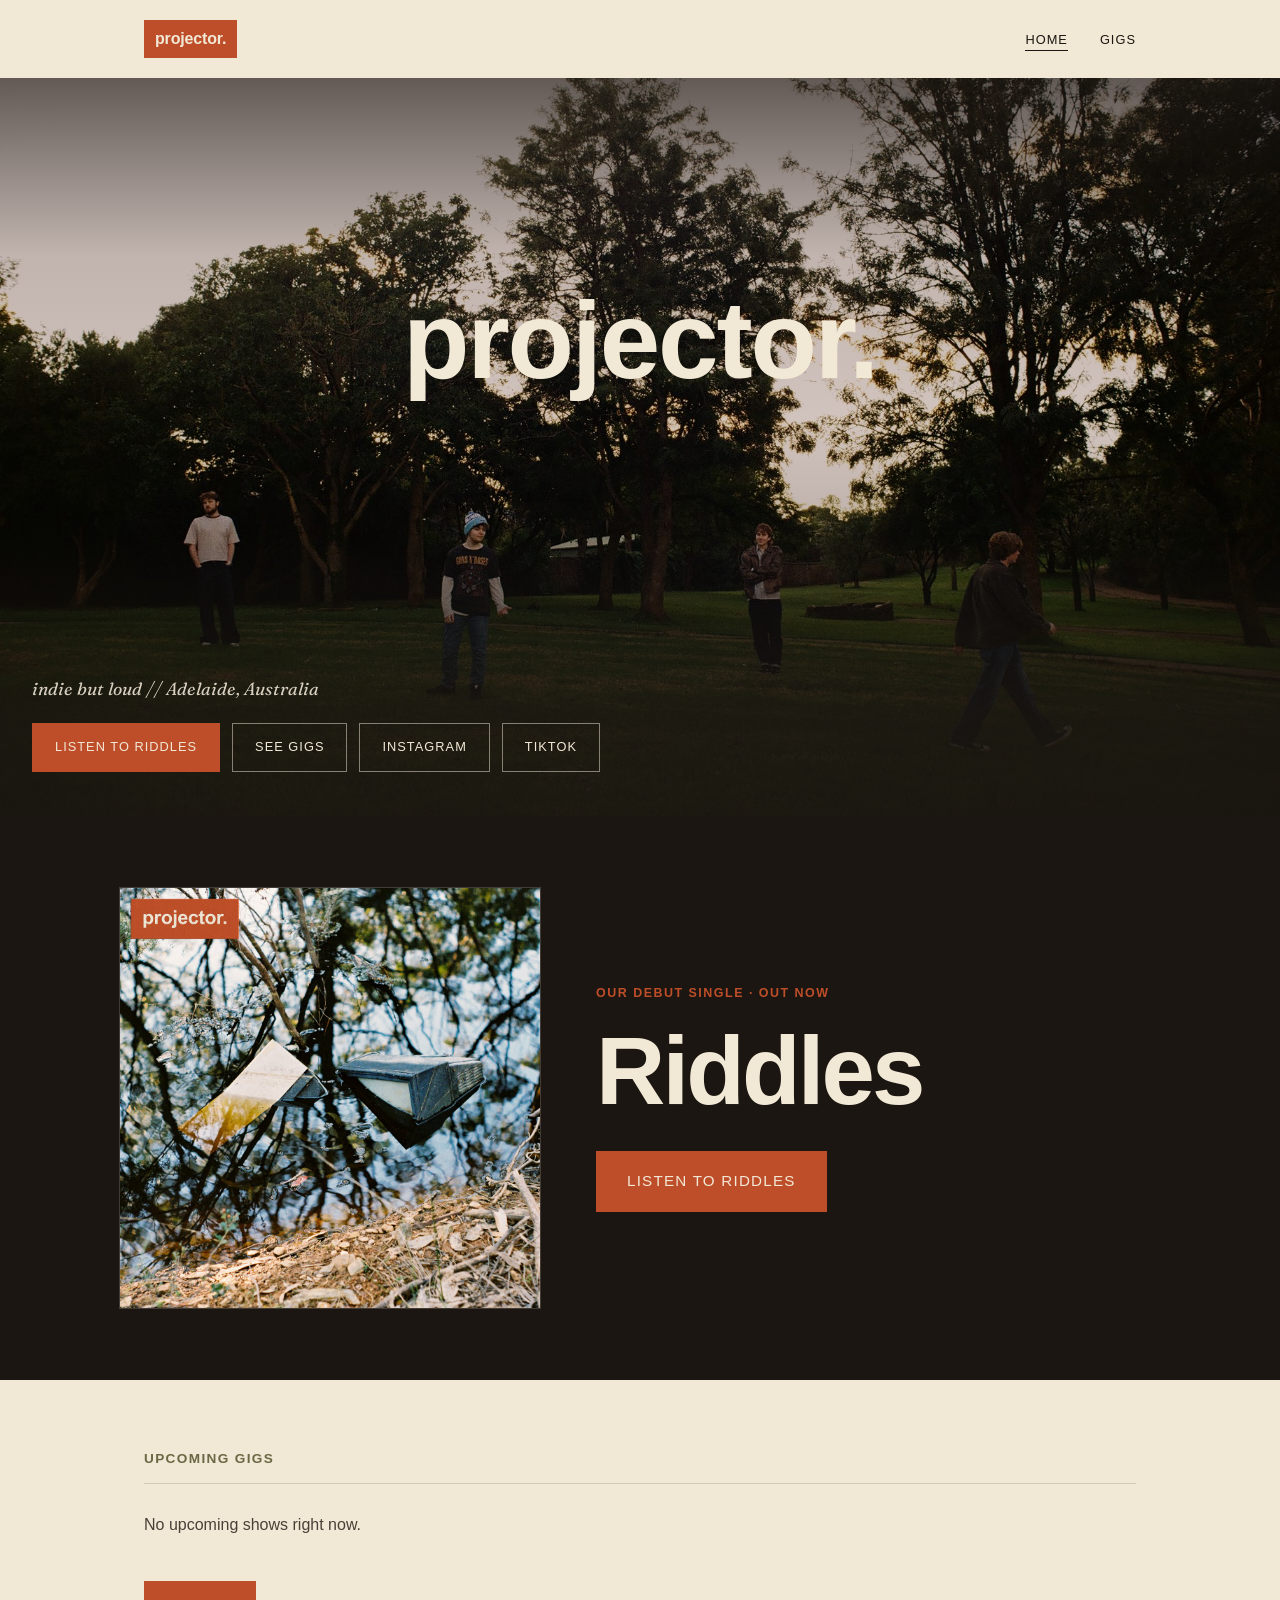
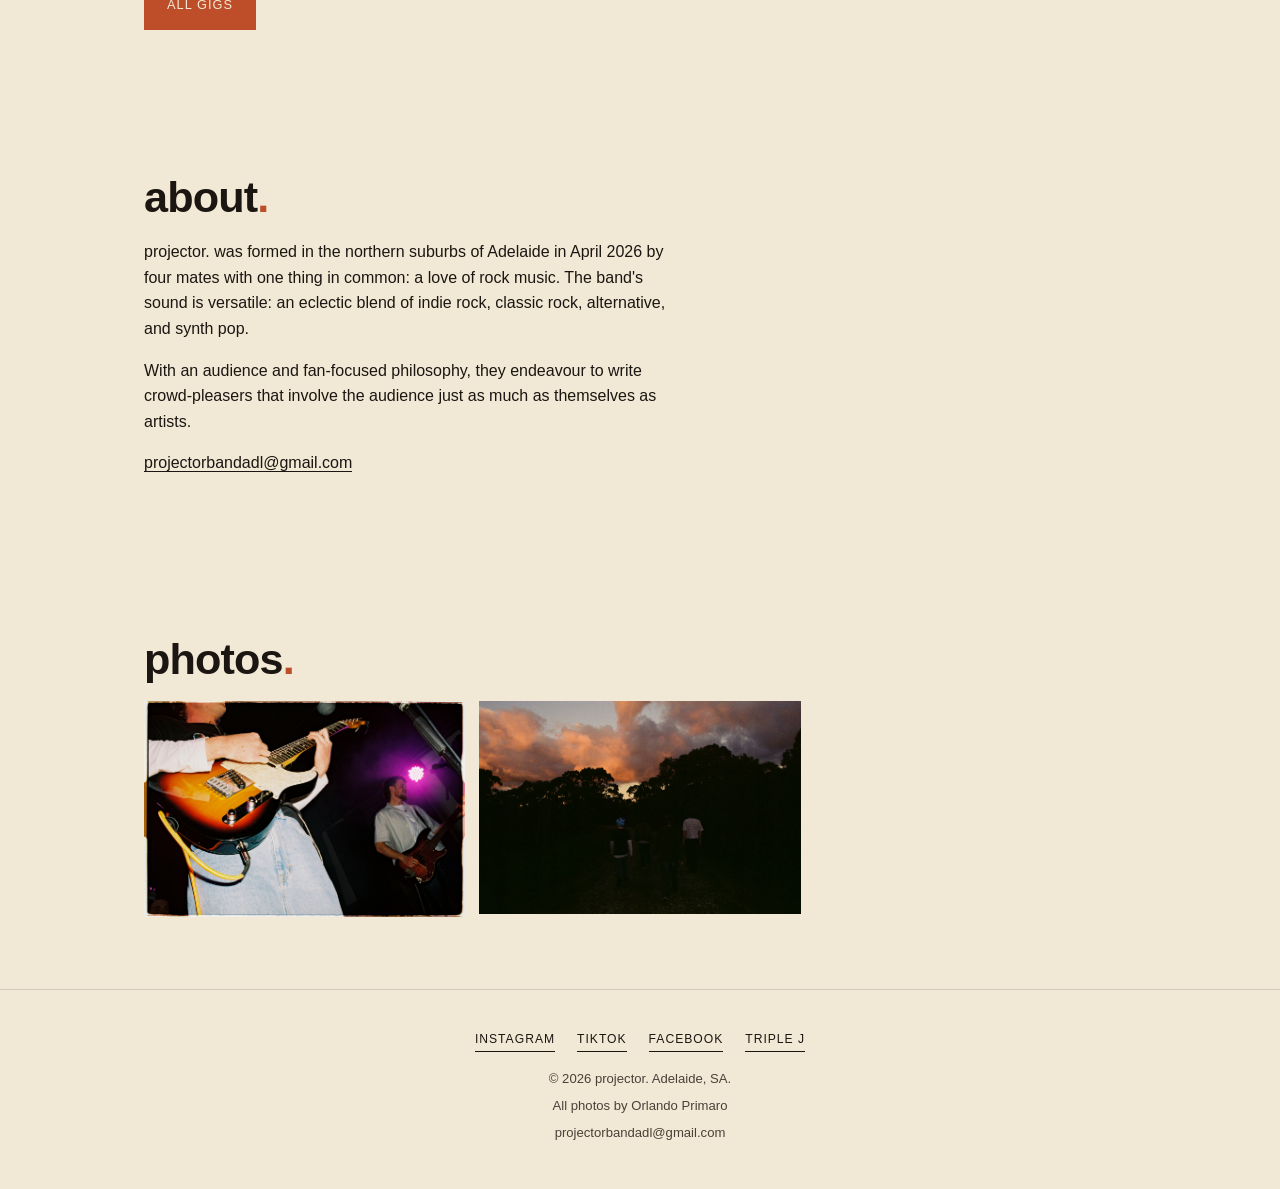
==== commit 7af5fce4: "Update footer links in index.html" ====
--- a/index.html
+++ b/index.html
@@ -104,7 +104,9 @@
     <p class="socials">
       <a href="https://www.instagram.com/projector.band" target="_blank" rel="noopener">Instagram</a>
       <a href="https://tiktok.com/@projector.aus" target="_blank" rel="noopener">TikTok</a>
-      <a id="footer-spotify" href="#" target="_blank" rel="noopener" hidden>Spotify</a>
+      <a href="https://www.facebook.com/projectoraus/" target="_blank" rel="noopener">Facebook</a>
+      <a href="https://www.abc.net.au/triplejunearthed/artist/projector target="_blank" rel="noopener">Triple J</a>
+      <a id="footer-spotify" href="https://open.spotify.com/artist/3b2MEXgLdTXsAf1ol0dbLc" target="_blank" rel="noopener" hidden>Spotify</a>
     </p>
     <p>© <span id="year">2026</span> projector. Adelaide, SA.</p>
     <p>All photos by <a href="https://www.instagram.com/orlandoprimaro/" target="_blank" rel="noopener noreferrer">Orlando Primaro</a></p>
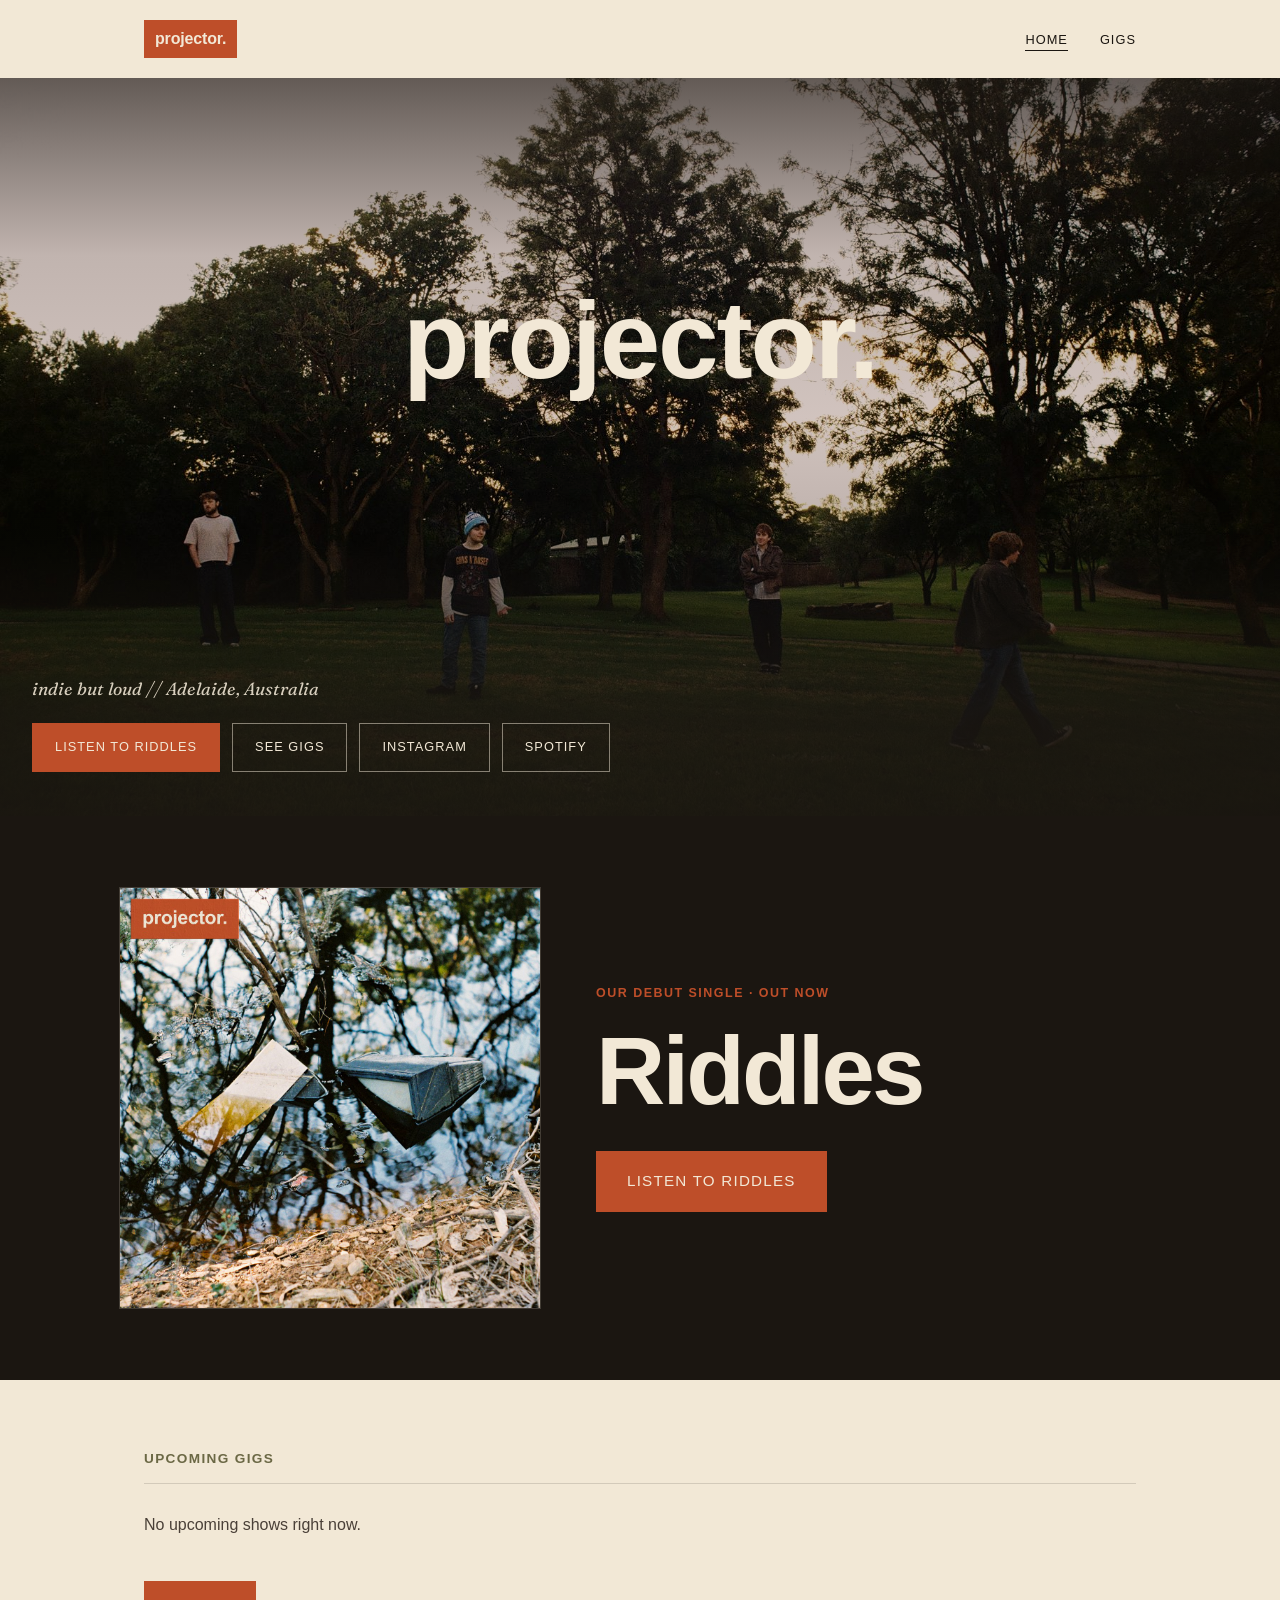
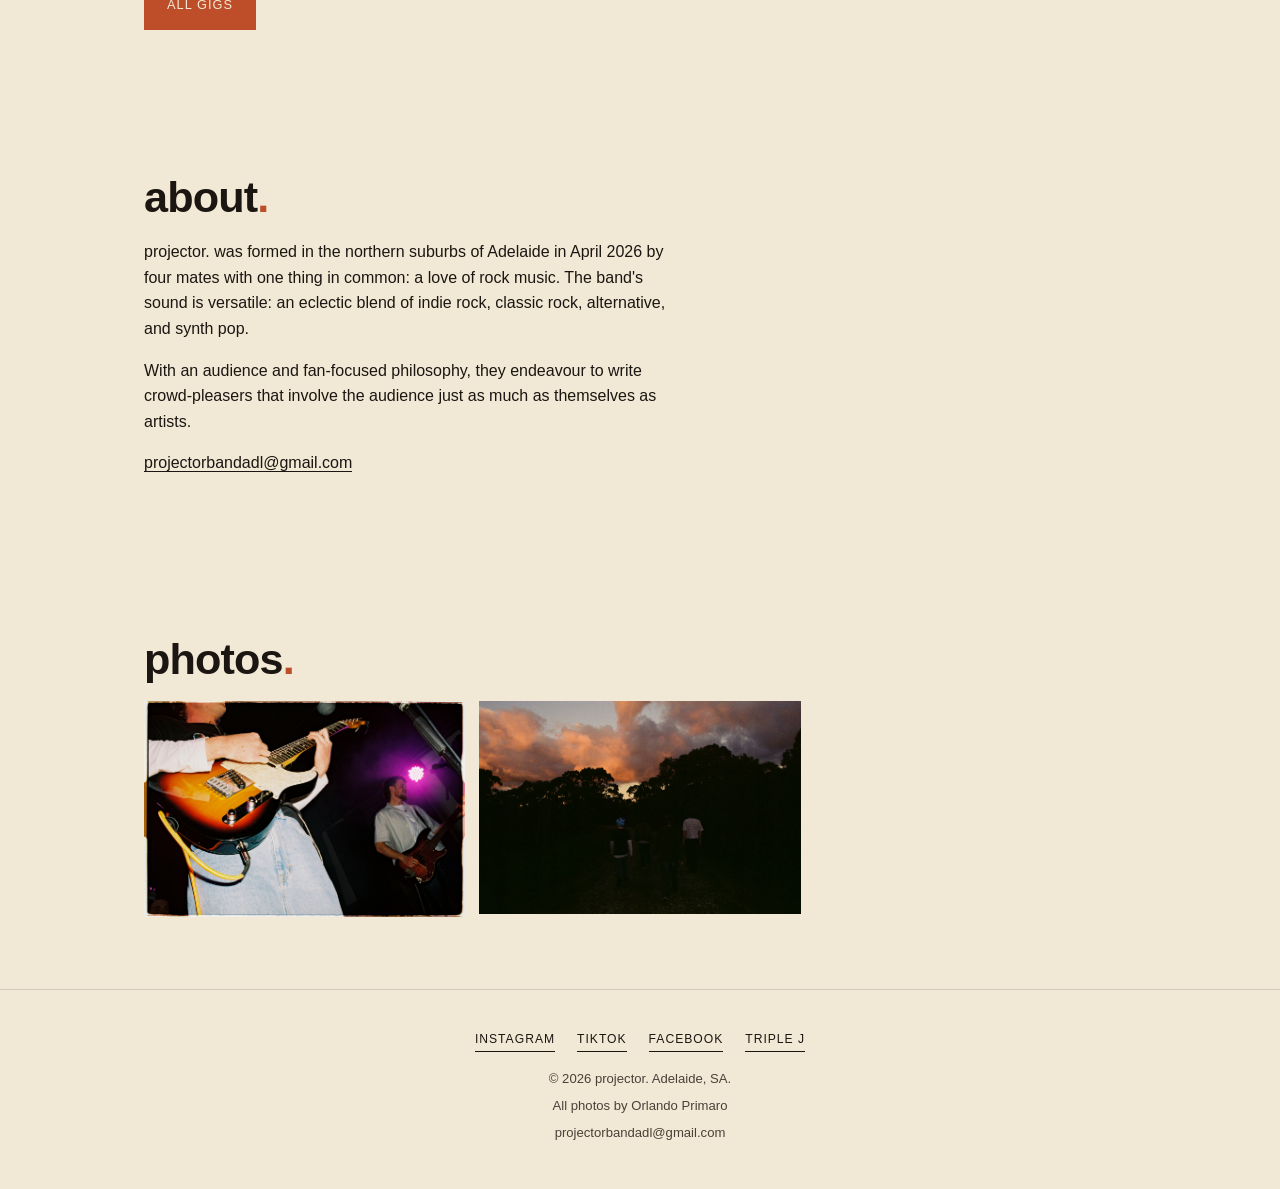
==== commit 484c1416: "Update hero links to include Spotify Replaced TikTok link with Spotify link in hero section." ====
--- a/index.html
+++ b/index.html
@@ -40,7 +40,7 @@
               <a data-riddles-btn="hero" class="btn" href="#riddles">Riddles</a>
               <a href="/gigs" class="btn btn-outline">See Gigs</a>
               <a href="https://www.instagram.com/projector.band" target="_blank" rel="noopener" class="btn btn-outline">Instagram</a>
-              <a href="https://tiktok.com/@projector.aus" target="_blank" rel="noopener" class="btn btn-outline">TikTok</a>
+              <a href="https://open.spotify.com/artist/3b2MEXgLdTXsAf1ol0dbLc" target="_blank" rel="noopener" class="btn btn-outline">Spotify</a>
             </div>
           </div>
         </div>
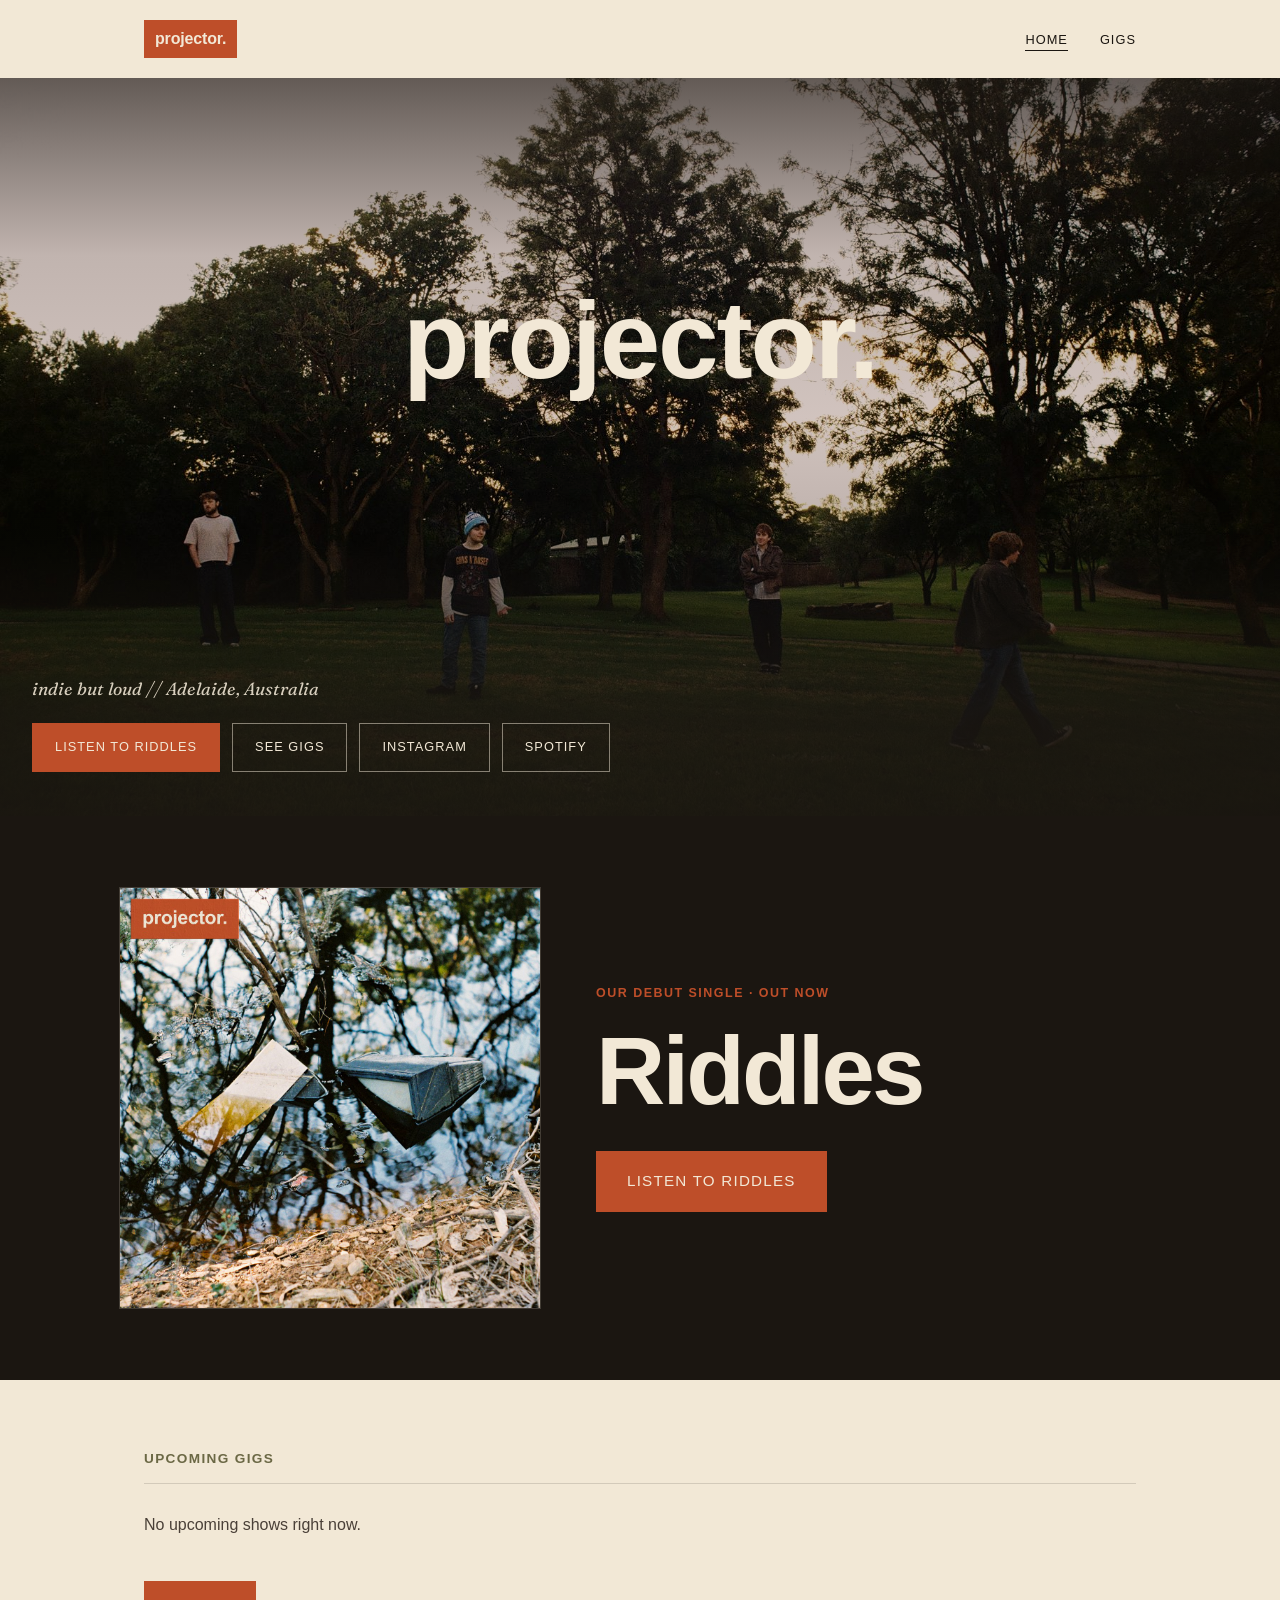
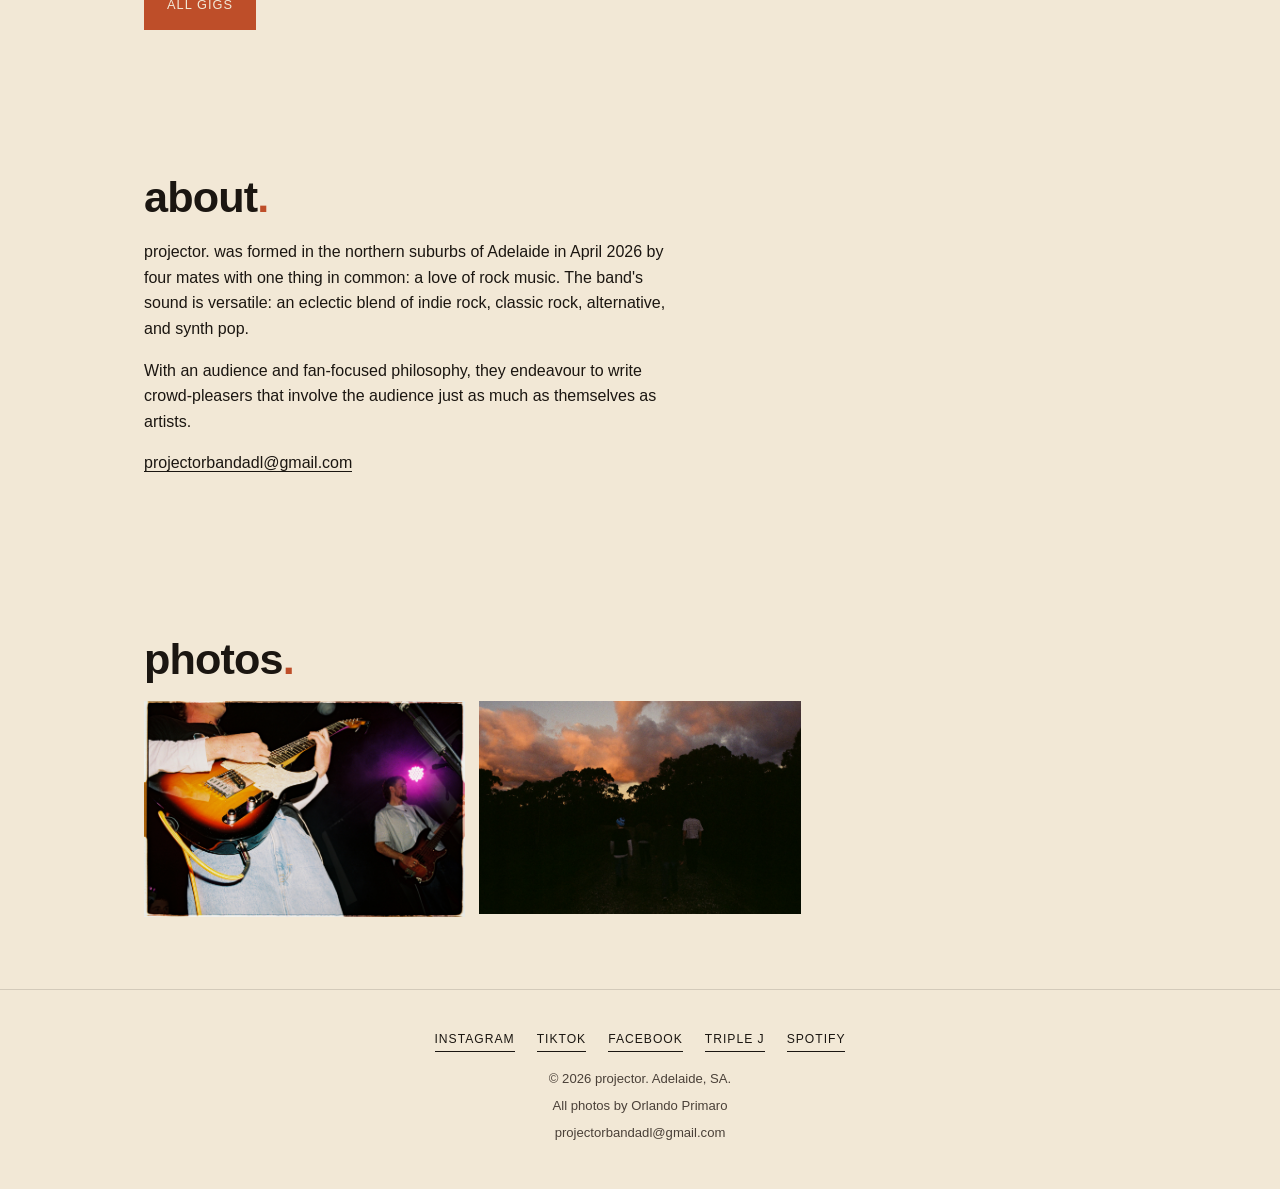
==== commit 2f6fa6e8: "Unhide Spotify link in footer" ====
--- a/index.html
+++ b/index.html
@@ -105,8 +105,8 @@
       <a href="https://www.instagram.com/projector.band" target="_blank" rel="noopener">Instagram</a>
       <a href="https://tiktok.com/@projector.aus" target="_blank" rel="noopener">TikTok</a>
       <a href="https://www.facebook.com/projectoraus/" target="_blank" rel="noopener">Facebook</a>
-      <a href="https://www.abc.net.au/triplejunearthed/artist/projector target="_blank" rel="noopener">Triple J</a>
-      <a id="footer-spotify" href="https://open.spotify.com/artist/3b2MEXgLdTXsAf1ol0dbLc" target="_blank" rel="noopener" hidden>Spotify</a>
+      <a href="https://www.abc.net.au/triplejunearthed/artist/projector" target="_blank" rel="noopener">Triple J</a>
+      <a id="footer-spotify" href="https://open.spotify.com/artist/3b2MEXgLdTXsAf1ol0dbLc" target="_blank" rel="noopener">Spotify</a>
     </p>
     <p>© <span id="year">2026</span> projector. Adelaide, SA.</p>
     <p>All photos by <a href="https://www.instagram.com/orlandoprimaro/" target="_blank" rel="noopener noreferrer">Orlando Primaro</a></p>
